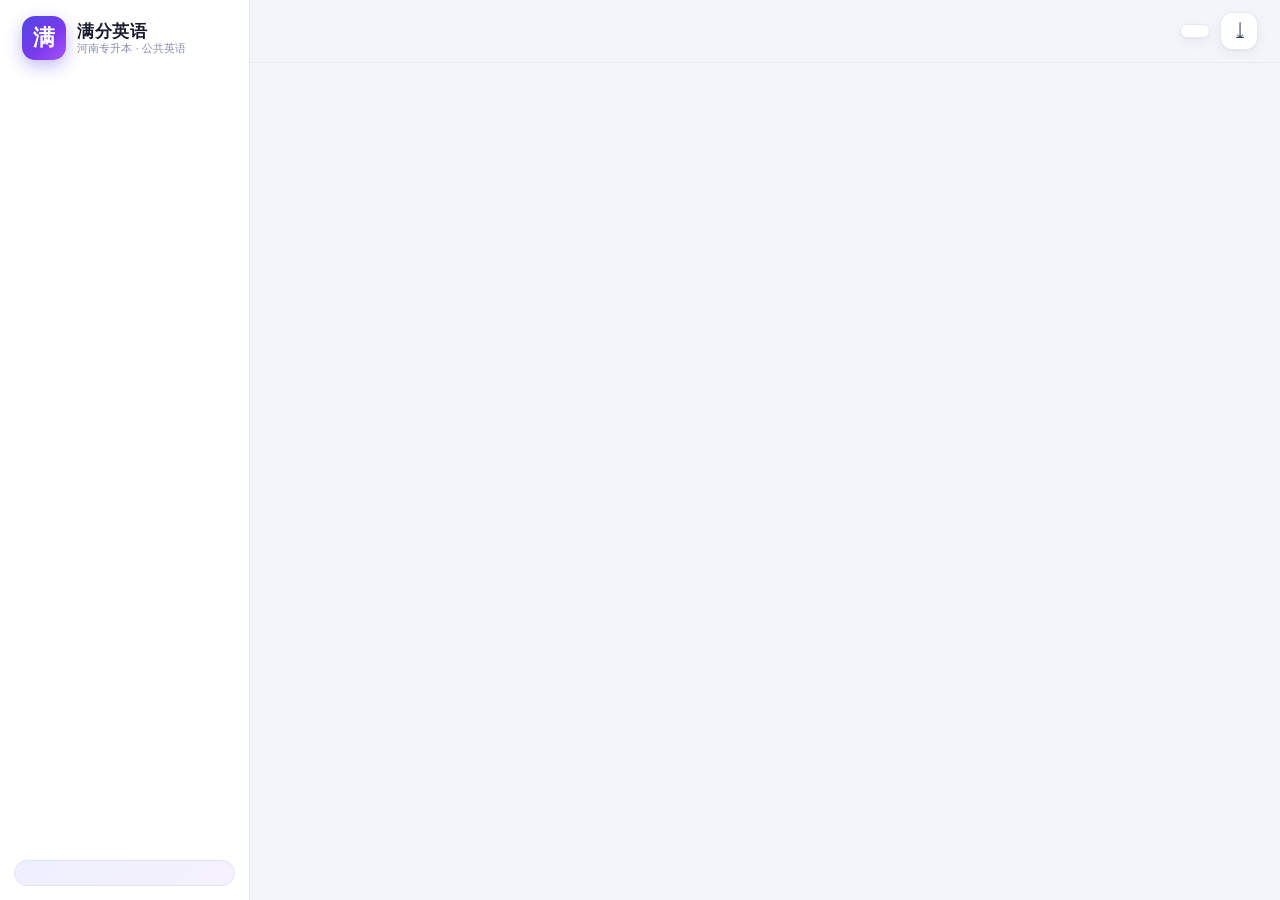
==== index.html @ 89ca2b86 "add index.html" ====
<!DOCTYPE html>
<html lang="zh-CN">
<head>
<meta charset="UTF-8">
<meta name="viewport" content="width=device-width, initial-scale=1, viewport-fit=cover, user-scalable=no">
<title>满分英语 · 河南专升本</title>
<meta name="description" content="从高考 50 分到河南专升本英语满分的系统学习计划：分级词汇、语法精讲、真题结构专项、全真模考与打卡统计。">
<meta name="theme-color" content="#4f46e5">
<meta name="apple-mobile-web-app-capable" content="yes">
<meta name="mobile-web-app-capable" content="yes">
<meta name="apple-mobile-web-app-status-bar-style" content="black-translucent">
<meta name="apple-mobile-web-app-title" content="满分英语">
<link rel="manifest" href="manifest.webmanifest">
<link rel="icon" type="image/png" href="icons/icon-192.png">
<link rel="apple-touch-icon" href="icons/apple-touch-icon.png">
<link rel="stylesheet" href="css/app.css">
</head>
<body>
<div id="app" class="app-root">
  <!-- 左侧导航（大屏）/ 顶栏 -->
  <aside class="sidebar" id="sidebar">
    <div class="brand" data-nav="home">
      <span class="brand-logo">满</span>
      <span class="brand-text"><b>满分英语</b><small>河南专升本 · 公共英语</small></span>
    </div>
    <nav class="side-nav" id="sideNav"></nav>
    <div class="side-foot">
      <div class="mini-card" id="sideStreak"></div>
    </div>
  </aside>

  <div class="main">
    <header class="topbar">
      <button class="icon-btn menu-btn" id="menuBtn" aria-label="菜单">☰</button>
      <div class="crumb" id="crumb"></div>
      <div class="top-right">
        <div class="score-pill" id="topScore" title="当前预估分 / 目标 150"></div>
        <button class="icon-btn" id="syncBtn" title="备份 / 恢复数据">⤓</button>
      </div>
    </header>
    <main class="content" id="screen" tabindex="-1"></main>
  </div>

  <!-- 移动端底部导航 -->
  <nav class="bottom-nav" id="bottomNav"></nav>
</div>

<!-- 通用弹层 -->
<div class="modal-mask" id="modalMask" hidden>
  <div class="modal" id="modalBox" role="dialog"></div>
</div>

<div class="toast-wrap" id="toastWrap"></div>

<script src="js/data-vocab.js"></script>
<script src="js/data-course.js"></script>
<script src="js/data-bank.js"></script>
<script src="js/engine.js"></script>
<script src="js/core.js"></script>
<script src="js/ui-home.js"></script>
<script src="js/ui-vocab.js"></script>
<script src="js/ui-grammar.js"></script>
<script src="js/ui-practice.js"></script>
<script src="js/ui-mock.js"></script>
<script src="js/ui-plan.js"></script>
<script src="js/ui-me.js"></script>
<script>
  document.addEventListener('DOMContentLoaded', function () { window.Eng.start(); });
  if ('serviceWorker' in navigator && location.protocol.indexOf('http') === 0) {
    navigator.serviceWorker.register('sw.js').catch(function(){});
  }
</script>
</body>
</html>
---- css/app.css ----
/* ============================================================
   满分英语 · 设计系统 (大厂风格 / iPad 自适应 / 支持 PWA)
   ============================================================ */
:root{
  --brand:#4f46e5; --brand2:#7c3aed; --brand-soft:#eef0fe;
  --ink:#171a2e; --ink2:#454a63; --ink3:#8a8fa8;
  --line:#e6e8f2; --bg:#f4f5fb; --card:#ffffff;
  --ok:#0ea56a; --ok-soft:#e2f7ee;
  --warn:#f59e0b; --warn-soft:#fef4e0;
  --bad:#e5484d; --bad-soft:#fdecec;
  --info:#0ea5e9; --info-soft:#e3f4fd;
  --r-sm:10px; --r-md:16px; --r-lg:22px; --r-xl:28px;
  --sh-sm:0 1px 2px rgba(23,26,46,.05),0 4px 14px rgba(23,26,46,.05);
  --sh-md:0 6px 24px rgba(23,26,46,.08),0 2px 6px rgba(23,26,46,.05);
  --sh-lg:0 18px 50px rgba(23,26,46,.16);
  --grad:linear-gradient(135deg,#4f46e5 0%,#7c3aed 60%,#a855f7 100%);
  --grad-soft:linear-gradient(135deg,#eef0fe,#f6f1fe);
  --font:-apple-system,BlinkMacSystemFont,"SF Pro Text","PingFang SC","Hiragino Sans GB","Microsoft YaHei",system-ui,sans-serif;
  --mono:"SF Mono",ui-monospace,Menlo,Consolas,monospace;
  --safe-b:env(safe-area-inset-bottom,0px); --safe-t:env(safe-area-inset-top,0px);
}
*{box-sizing:border-box; -webkit-tap-highlight-color:transparent}
[hidden]{display:none !important}
html,body{height:100%}
body{
  margin:0; font-family:var(--font); color:var(--ink); background:var(--bg);
  font-size:15px; line-height:1.6; -webkit-font-smoothing:antialiased;
  overscroll-behavior-y:none;
}
button{font-family:inherit; cursor:pointer; border:none; background:none; color:inherit}
input,select,textarea{font-family:inherit; font-size:15px; color:var(--ink)}
a{color:var(--brand); text-decoration:none}
b,strong{font-weight:700}
h1,h2,h3,h4{margin:0; line-height:1.35}
::-webkit-scrollbar{width:8px;height:8px}
::-webkit-scrollbar-thumb{background:#c9cde0; border-radius:8px}

/* ---------- 布局骨架 ---------- */
.app-root{display:flex; min-height:100vh}
.sidebar{
  width:250px; flex:0 0 250px; background:var(--card); border-right:1px solid var(--line);
  display:flex; flex-direction:column; position:sticky; top:0; height:100vh;
  padding:calc(10px + var(--safe-t)) 14px 14px; z-index:40;
}
.main{flex:1; min-width:0; display:flex; flex-direction:column}
.topbar{
  position:sticky; top:0; z-index:30; display:flex; align-items:center; gap:12px;
  padding:calc(12px + var(--safe-t)) 22px 12px; background:rgba(244,245,251,.86);
  backdrop-filter:saturate(1.4) blur(14px); -webkit-backdrop-filter:saturate(1.4) blur(14px);
  border-bottom:1px solid rgba(230,232,242,.7);
}
.crumb{font-size:20px; font-weight:800; letter-spacing:.2px}
.top-right{margin-left:auto; display:flex; align-items:center; gap:10px}
.content{flex:1; padding:22px; max-width:1080px; width:100%; margin:0 auto}
.content:focus{outline:none}

.bottom-nav{display:none}

/* 品牌 */
.brand{display:flex; align-items:center; gap:11px; padding:6px 8px 18px; cursor:pointer}
.brand-logo{
  width:44px; height:44px; border-radius:13px; background:var(--grad); color:#fff;
  display:flex; align-items:center; justify-content:center; font-weight:800; font-size:22px;
  box-shadow:0 6px 16px rgba(79,70,229,.35); flex:0 0 44px;
}
.brand-text{display:flex; flex-direction:column; line-height:1.25}
.brand-text b{font-size:17px; letter-spacing:.5px}
.brand-text small{color:var(--ink3); font-size:11px}

/* 侧栏导航 */
.side-nav{display:flex; flex-direction:column; gap:4px}
.nav-item{
  display:flex; align-items:center; gap:12px; padding:11px 14px; border-radius:13px;
  color:var(--ink2); font-weight:600; font-size:14.5px; transition:all .18s ease; text-align:left;
}
.nav-item .n-ico{font-size:19px; width:24px; text-align:center}
.nav-item:hover{background:#f0f1fa; color:var(--ink)}
.nav-item.active{background:var(--grad); color:#fff; box-shadow:0 8px 20px rgba(79,70,229,.3)}
.nav-item .n-badge{
  margin-left:auto; background:var(--bad); color:#fff; font-size:10.5px; font-weight:700;
  border-radius:99px; padding:1px 8px; min-width:18px; text-align:center;
}
.nav-item.active .n-badge{background:rgba(255,255,255,.92); color:var(--brand)}
.side-foot{margin-top:auto; padding-top:12px}
.mini-card{background:var(--grad-soft); border:1px solid #e4e1fb; border-radius:16px; padding:12px 14px; font-size:13px; color:var(--ink2)}

.icon-btn{
  width:38px; height:38px; border-radius:12px; display:flex; align-items:center; justify-content:center;
  font-size:18px; background:var(--card); border:1px solid var(--line); color:var(--ink2);
  box-shadow:var(--sh-sm); transition:all .15s ease;
}
.icon-btn:hover{color:var(--brand); border-color:#cfd0f5; transform:translateY(-1px)}
.menu-btn{display:none}
.score-pill{
  display:flex; align-items:center; gap:6px; background:var(--card); border:1px solid var(--line);
  border-radius:99px; padding:6px 14px; font-weight:800; font-size:14px; box-shadow:var(--sh-sm); color:var(--brand);
}
.score-pill small{color:var(--ink3); font-weight:600}

/* ---------- 通用元素 ---------- */
.card{background:var(--card); border:1px solid var(--line); border-radius:var(--r-lg); box-shadow:var(--sh-sm)}
.pad{padding:20px}
.row{display:flex; align-items:center; gap:10px}
.wrap{flex-wrap:wrap}
.grow{flex:1; min-width:0}
.muted{color:var(--ink3)}
.small{font-size:12.5px}
.tiny{font-size:11.5px}
.mt8{margin-top:8px}.mt12{margin-top:12px}.mt16{margin-top:16px}.mt20{margin-top:20px}
.mb8{margin-bottom:8px}.mb12{margin-bottom:12px}.mb16{margin-bottom:16px}.mb20{margin-bottom:20px}
.center{text-align:center}
.hr{border:none; border-top:1px solid var(--line); margin:16px 0}

/* 按钮 */
.btn{
  display:inline-flex; align-items:center; justify-content:center; gap:8px;
  background:var(--grad); color:#fff; font-weight:700; border-radius:14px; padding:12px 22px;
  font-size:15px; box-shadow:0 8px 20px rgba(79,70,229,.28); transition:all .16s ease; border:none;
  min-height:46px;
}
.btn:hover{transform:translateY(-1px); box-shadow:0 12px 26px rgba(79,70,229,.36)}
.btn:active{transform:scale(.98)}
.btn:disabled{opacity:.5; cursor:not-allowed; transform:none}
.btn.block{width:100%}
.btn.ghost{background:var(--card); color:var(--brand); border:1.5px solid #d5d6f4; box-shadow:none}
.btn.ghost:hover{border-color:var(--brand)}
.btn.soft{background:var(--brand-soft); color:var(--brand); box-shadow:none}
.btn.ok{background:linear-gradient(135deg,#0ea56a,#12b981); box-shadow:0 8px 20px rgba(14,165,106,.25)}
.btn.bad{background:linear-gradient(135deg,#e5484d,#f2555a); box-shadow:0 8px 20px rgba(229,72,77,.22)}
.btn.warn{background:linear-gradient(135deg,#f59e0b,#fbbf24); color:#5b3a00; box-shadow:0 8px 20px rgba(245,158,11,.25)}
.btn.sm{padding:8px 14px; min-height:36px; border-radius:11px; font-size:13.5px}
.btn.xs{padding:5px 11px; min-height:30px; border-radius:9px; font-size:12.5px; box-shadow:none}
.btn.plain{background:none; color:var(--ink2); box-shadow:none; font-weight:600}
.btn.plain:hover{color:var(--brand); background:#f0f1fa}

/* 徽章/标签 */
.chip{
  display:inline-flex; align-items:center; gap:6px; padding:4px 11px; border-radius:99px;
  background:#f1f2f9; color:var(--ink2); font-size:12px; font-weight:600;
}
.chip.brand{background:var(--brand-soft); color:var(--brand)}
.chip.ok{background:var(--ok-soft); color:var(--ok)}
.chip.warn{background:var(--warn-soft); color:#b07a07}
.chip.bad{background:var(--bad-soft); color:var(--bad)}
.chip.info{background:var(--info-soft); color:var(--info)}
.tag{display:inline-block; padding:2px 9px; border-radius:8px; font-size:11.5px; font-weight:700}

/* 网格 */
.grid{display:grid; gap:14px}
.g2{grid-template-columns:repeat(2,1fr)}
.g3{grid-template-columns:repeat(3,1fr)}
.g4{grid-template-columns:repeat(4,1fr)}
.g-auto{grid-template-columns:repeat(auto-fill,minmax(210px,1fr))}
.g-auto2{grid-template-columns:repeat(auto-fill,minmax(150px,1fr))}

/* 进度条 */
.pbar{height:8px; background:#eceef7; border-radius:99px; overflow:hidden}
.pbar>i{display:block; height:100%; border-radius:99px; background:var(--grad); transition:width .5s cubic-bezier(.2,.8,.2,1)}
.pbar.thin{height:5px}
.pbar.ok>i{background:linear-gradient(90deg,#0ea56a,#12b981)}

/* 统计卡 */
.stat-card{padding:16px 18px; position:relative; overflow:hidden}
.stat-card .k{font-size:12.5px; color:var(--ink3); font-weight:600; display:flex; align-items:center; gap:6px}
.stat-card .v{font-size:26px; font-weight:800; margin-top:6px; letter-spacing:-.5px}
.stat-card .v small{font-size:13px; color:var(--ink3); font-weight:600}
.stat-card .e{font-size:12px; color:var(--ok); font-weight:700}

/* 环形图 */
.ring{--p:0; position:relative; width:150px; height:150px; border-radius:50%;
  background:conic-gradient(var(--brand) calc(var(--p)*1%), #eceef7 0);
  display:flex; align-items:center; justify-content:center}
.ring::before{content:""; position:absolute; inset:12px; background:var(--card); border-radius:50%; box-shadow:inset 0 0 0 1px var(--line)}
.ring .ring-txt{position:relative; text-align:center; z-index:1}
.ring .ring-txt b{font-size:26px; letter-spacing:-.5px}
.ring.sm{width:112px; height:112px}
.ring.sm::before{inset:9px}

/* 首页问候 & 打卡 */
.hero{
  background:var(--grad); color:#fff; border-radius:var(--r-xl); padding:22px 24px;
  position:relative; overflow:hidden; box-shadow:0 16px 40px rgba(79,70,229,.32);
}
.hero::after{content:""; position:absolute; right:-60px; top:-80px; width:220px; height:220px; border-radius:50%;
  background:rgba(255,255,255,.14)}
.hero::before{content:""; position:absolute; right:60px; bottom:-110px; width:190px; height:190px; border-radius:50%;
  background:rgba(255,255,255,.08)}
.hero h1{font-size:21px}
.hero p{margin:6px 0 0; opacity:.92; font-size:13.5px}
.checkin-hero{display:flex; align-items:center; gap:14px}
.checkin-btn{
  width:64px; height:64px; border-radius:20px; flex:0 0 64px; background:rgba(255,255,255,.16);
  border:1.6px dashed rgba(255,255,255,.65); font-size:28px; transition:all .18s;
  backdrop-filter:blur(4px);
}
.checkin-btn.done{background:#fff; border-style:solid; color:var(--brand)}
.checkin-btn:hover{transform:scale(1.06)}
.flame{font-size:34px; filter:drop-shadow(0 4px 8px rgba(0,0,0,.2))}

/* 动作卡 */
.act-card{
  background:var(--card); border:1px solid var(--line); border-radius:var(--r-lg); padding:18px;
  display:flex; gap:14px; align-items:flex-start; cursor:pointer; transition:all .18s ease; box-shadow:var(--sh-sm); text-align:left; width:100%;
}
.act-card:hover{transform:translateY(-2px); box-shadow:var(--sh-md); border-color:#d9dbf7}
.act-card .ico{
  width:46px; height:46px; border-radius:14px; flex:0 0 46px; display:flex; align-items:center;
  justify-content:center; font-size:22px; background:var(--brand-soft);
}
.act-card .ico.g1{background:var(--grad); color:#fff; box-shadow:0 6px 14px rgba(79,70,229,.3)}
.act-card .ico.g2{background:linear-gradient(135deg,#0ea5e9,#22d3ee); color:#fff; box-shadow:0 6px 14px rgba(14,165,233,.28)}
.act-card .ico.g3{background:linear-gradient(135deg,#f59e0b,#fb923c); color:#fff; box-shadow:0 6px 14px rgba(245,158,11,.28)}
.act-card .ico.g4{background:linear-gradient(135deg,#0ea56a,#34d399); color:#fff; box-shadow:0 6px 14px rgba(14,165,106,.26)}
.act-card b{font-size:15.5px; display:block}
.act-card p{margin:3px 0 0; font-size:12.5px; color:var(--ink3)}
.act-card .arrow{margin-left:auto; color:#c6c9dd; font-size:18px; align-self:center}

/* 学习路径 */
.phase{display:flex; gap:0; position:relative}
.phase .p-node{flex:1; min-width:0; text-align:center; position:relative}
.phase .p-line{position:absolute; left:0; right:0; top:17px; height:4px; background:#e8eaf5; border-radius:4px}
.phase .p-dot{width:34px; height:34px; border-radius:50%; background:#fff; border:4px solid #dcdef0;
  display:inline-flex; align-items:center; justify-content:center; font-weight:800; font-size:13px; color:var(--ink3); position:relative; z-index:1}
.phase .p-dot.on{background:var(--grad); border-color:#dcd3ff; color:#fff; box-shadow:0 4px 12px rgba(79,70,229,.4)}
.phase .p-dot.pass{border-color:#bfe7d4; background:var(--ok-soft); color:var(--ok)}
.phase .p-name{font-size:12px; font-weight:700; margin-top:8px}
.phase .p-goal{font-size:11px; color:var(--ink3)}

/* 热力图 */
.heat{display:flex; gap:3px; overflow-x:auto; padding-bottom:4px}
.heat .col{display:flex; flex-direction:column; gap:3px}
.heat .cell{width:13px; height:13px; border-radius:3.5px; background:#eceef7}
.heat .cell.l1{background:#d9defc}.heat .cell.l2{background:#a5b0f6}
.heat .cell.l3{background:#6d78e8}.heat .cell.l4{background:#4338ca}
.heat .cell.today{outline:1.6px solid var(--bad); outline-offset:1px}
.heat-legend{display:flex; gap:4px; align-items:center; font-size:11px; color:var(--ink3)}

/* 单词卡片 */
.word-card{
  background:var(--card); border-radius:var(--r-xl); box-shadow:var(--sh-md);
  padding:34px 26px; text-align:center; min-height:320px; display:flex; flex-direction:column; align-items:center; justify-content:center; gap:8px; border:1px solid var(--line);
}
.word-card .w-en{font-size:42px; font-weight:800; letter-spacing:.3px; word-break:break-word}
.word-card .w-meta{color:var(--brand); font-weight:700; font-size:14px}
.word-card .w-def{font-size:19px; font-weight:600; color:var(--ink); max-width:560px}
.word-card .w-eg{color:var(--ink3); font-size:13.5px; font-style:italic; margin-top:6px}
.flash-actions{display:flex; gap:10px; justify-content:center; flex-wrap:wrap}
.flash-actions .btn{min-width:110px}

/* 测验/练习 */
.qz-stem{font-size:16.5px; font-weight:700; line-height:1.7}
.qz-option{
  display:flex; gap:12px; align-items:center; width:100%; text-align:left; background:var(--card);
  border:1.6px solid var(--line); border-radius:15px; padding:13px 16px; font-size:15px; transition:all .15s;
}
.qz-option:hover{border-color:#b9bcef; background:#fafaff}
.qz-option .letter{width:26px; height:26px; border-radius:9px; background:#f1f2f9; color:var(--ink2);
  font-weight:800; font-size:13px; display:flex; align-items:center; justify-content:center; flex:0 0 26px}
.qz-option .let-A{background:var(--info-soft); color:var(--info)}
.qz-option .let-B{background:var(--ok-soft); color:var(--ok)}
.qz-option .let-C{background:var(--warn-soft); color:#b07a07}
.qz-option .let-D{background:var(--bad-soft); color:var(--bad)}
.qz-option.sel{border-color:var(--brand); background:var(--brand-soft)}
.qz-option.sel .letter{background:var(--brand); color:#fff}
.qz-option.right{border-color:var(--ok); background:var(--ok-soft)}
.qz-option.right .letter{background:var(--ok); color:#fff}
.qz-option.wrong{border-color:var(--bad); background:var(--bad-soft)}
.qz-option.wrong .letter{background:var(--bad); color:#fff}
.qz-option:disabled{cursor:default}
.qz-exp{background:#fafbff; border-left:3.5px solid var(--brand); padding:12px 14px; border-radius:0 12px 12px 0; font-size:13.5px}
.progress-line{display:flex; align-items:center; gap:12px}
.qlabel{font-size:12px; color:var(--ink3); font-weight:700; white-space:nowrap}

/* 阅读/文章样式 */
.article{font-size:15.5px; line-height:1.95; color:#23263c}
.article p{margin:0 0 12px}
.reading-pane{background:#fbfcff; border:1px solid var(--line); border-radius:16px; padding:18px; max-height:46vh; overflow:auto}
.blanks-sent{font-size:15px; line-height:2.1}
.blank{display:inline-flex; align-items:center; min-width:74px; border-bottom:2px dashed var(--brand);
  margin:0 3px; padding:0 6px; font-weight:700; color:var(--brand); background:var(--brand-soft); border-radius:6px 6px 0 0; min-height:28px}
.blank.sel-box{border-color:var(--warn); background:var(--warn-soft); color:#b07a07}
.blank.filled{background:var(--ok-soft); border-color:var(--ok); color:var(--ok)}
.word-sel{background:#fff; border:1.5px solid var(--line); border-radius:99px; padding:6px 14px; font-size:14px; font-weight:600; transition:all .12s}
.word-sel:hover{border-color:var(--brand); color:var(--brand)}
.word-sel.used{opacity:.32; text-decoration:line-through; cursor:not-allowed}

/* 语法课 */
.lesson-block .sec-t{font-size:15px; font-weight:800; color:var(--brand); margin:18px 0 8px; display:flex; gap:8px; align-items:center}
.gram-box{background:#fbfcff; border:1px solid var(--line); border-left:4px solid var(--brand); border-radius:12px; padding:14px 16px}
.eg{color:#2c3050; background:#fff; border:1px dashed #d8daf0; border-radius:10px; padding:10px 13px; margin:8px 0; font-size:14.5px}
.eg .zh{color:var(--ink3); font-size:12.5px; display:block}
.hl{color:var(--bad); font-weight:700}

/* 结果页 */
.result-hero{padding:30px; text-align:center; background:var(--grad); color:#fff; border-radius:var(--r-xl)}
.big-num{font-size:54px; font-weight:800; letter-spacing:-1px}
.section-score{display:grid; grid-template-columns:repeat(auto-fill,minmax(150px,1fr)); gap:10px}

/* 表格 */
.tbl{width:100%; border-collapse:collapse; font-size:13.5px}
.tbl th{color:var(--ink3); font-weight:700; text-align:left; padding:8px 10px; border-bottom:1px solid var(--line)}
.tbl td{padding:9px 10px; border-bottom:1px solid #f0f1f8}

/* 空状态 */
.empty{text-align:center; padding:44px 20px; color:var(--ink3)}
.empty .big{font-size:44px; margin-bottom:8px}

/* 弹层 & Toast */
.modal-mask{
  position:fixed; inset:0; background:rgba(23,26,46,.45); backdrop-filter:blur(4px);
  display:flex; align-items:center; justify-content:center; z-index:100; padding:20px;
  animation:fade .16s ease;
}
.modal{background:#fff; border-radius:24px; max-width:520px; width:100%; max-height:86vh; overflow:auto;
  box-shadow:var(--sh-lg); animation:pop .2s cubic-bezier(.2,.9,.3,1.2); padding:24px}
.toast-wrap{position:fixed; left:0; right:0; bottom:calc(26px + var(--safe-b)); display:flex; flex-direction:column;
  align-items:center; gap:8px; z-index:200; pointer-events:none}
.toast{
  background:#1c1f33; color:#fff; border-radius:99px; padding:10px 20px; font-size:14px; font-weight:600;
  box-shadow:var(--sh-lg); animation:pop .22s ease; max-width:86vw; text-align:center;
}
@keyframes fade{from{opacity:0}to{opacity:1}}
@keyframes pop{from{opacity:0; transform:translateY(10px) scale(.97)}to{opacity:1; transform:none}}
@keyframes slideUp{from{opacity:0; transform:translateY(16px)}to{opacity:1; transform:none}}
.screen-anim{animation:slideUp .26s cubic-bezier(.2,.8,.2,1)}

/* 小组件 */
.li-item{display:flex; align-items:center; gap:12px; padding:12px 4px; border-bottom:1px solid #f2f3fa}
.li-item:last-child{border-bottom:none}
.li-ico{width:38px;height:38px;border-radius:12px;display:flex;align-items:center;justify-content:center;
  background:var(--brand-soft); font-size:18px; flex:0 0 38px}
.li-txt{font-size:13.5px;font-weight:600}
.li-sub{font-size:12px;color:var(--ink3)}
.dot{width:8px;height:8px;border-radius:50%;display:inline-block}
.divider{width:1px;height:14px;background:var(--line)}
.clock{font-family:var(--mono); font-weight:800; font-variant-numeric:tabular-nums}

/* Mock 布局 */
.mock-quiz{max-width:820px; margin:0 auto}
.sec-tag{font-size:12px; font-weight:800; color:var(--brand); background:var(--brand-soft);
  padding:4px 12px; border-radius:99px; display:inline-flex; align-items:center; gap:6px}
.answer-sheet{position:sticky; bottom:calc(8px + var(--safe-b)); background:#fff; border:1px solid var(--line);
  border-radius:16px; box-shadow:var(--sh-md); padding:10px 14px; display:flex; gap:10px; align-items:center; z-index:20; margin-top:14px}
.sheet-dots{display:flex; gap:6px; flex-wrap:wrap; overflow-x:auto; max-height:74px}
.sdot{width:26px;height:26px;border-radius:8px;font-size:11px;font-weight:800;display:flex;align-items:center;
  justify-content:center;background:#f1f2f9;color:var(--ink2);flex:0 0 26px}
.sdot.on{border:2px solid var(--brand); color:var(--brand)}
.sdot.ans{background:var(--ok-soft); color:var(--ok)}
.sdot.cur{outline:2px solid var(--warn)}

/* 输入 */
.inp,textarea.inp{
  width:100%; border:1.6px solid var(--line); border-radius:13px; padding:12px 14px; background:#fff;
  outline:none; transition:border .15s; resize:vertical;
}
.inp:focus{border-color:var(--brand); box-shadow:0 0 0 3px rgba(79,70,229,.12)}
.inp.err{border-color:var(--bad)}

/* 成就 */
.badge-item{display:flex; flex-direction:column; align-items:center; gap:4px; padding:14px 6px; text-align:center}
.badge-item .b-ico{width:54px; height:54px; border-radius:50%; display:flex; align-items:center; justify-content:center;
  font-size:25px; background:var(--grad-soft); border:1px solid #e4e1fb}
.badge-item.locked{opacity:.4; filter:grayscale(.7)}
.badge-item b{font-size:12px}
.badge-item small{font-size:10.5px; color:var(--ink3); line-height:1.3}

/* 列表分节标题 */
.sect{display:flex; align-items:center; gap:10px; margin:26px 0 12px}
.sect h3{font-size:17px}
.sect::after{content:""; flex:1; height:1px; background:var(--line)}

/* ---------- 响应式 ---------- */
@media (max-width:1023px){
  .sidebar{display:none}
  .menu-btn{display:flex}
  .content{padding:16px; max-width:none}
  .crumb{font-size:17px}
}
@media (min-width:1024px){
  .bottom-nav{display:none !important}
}
@media (max-width:1023px){
  .bottom-nav{
    display:flex; position:fixed; left:0; right:0; bottom:0; z-index:50;
    background:rgba(255,255,255,.92); backdrop-filter:blur(16px); -webkit-backdrop-filter:blur(16px);
    border-top:1px solid var(--line); padding:6px 6px calc(6px + var(--safe-b));
    justify-content:space-around;
  }
  .b-item{display:flex; flex-direction:column; align-items:center; gap:2px; font-size:10px; color:var(--ink3);
    font-weight:600; padding:4px 10px; border-radius:12px; flex:1; max-width:76px}
  .b-item .bi{font-size:21px; line-height:1.2}
  .b-item.active{color:var(--brand)}
  .b-item.active .bi{transform:translateY(-1px)}
  body{padding-bottom:calc(58px + var(--safe-b))}
}
@media (max-width:640px){
  .g3,.g4{grid-template-columns:repeat(2,1fr)}
  .g2{grid-template-columns:1fr}
  .content{padding:12px}
  .word-card{padding:26px 16px; min-height:280px}
  .word-card .w-en{font-size:32px}
  .hero{padding:18px}
  .flash-actions .btn{min-width:94px; padding:10px 12px}
  .topbar{padding-left:14px; padding-right:14px}
}
@media (min-width:1200px){ .content{max-width:1180px} }

/* 打印友好（作文范文等） */
@media print{
  .sidebar,.topbar,.bottom-nav,.toast-wrap{display:none !important}
  body{background:#fff}
}
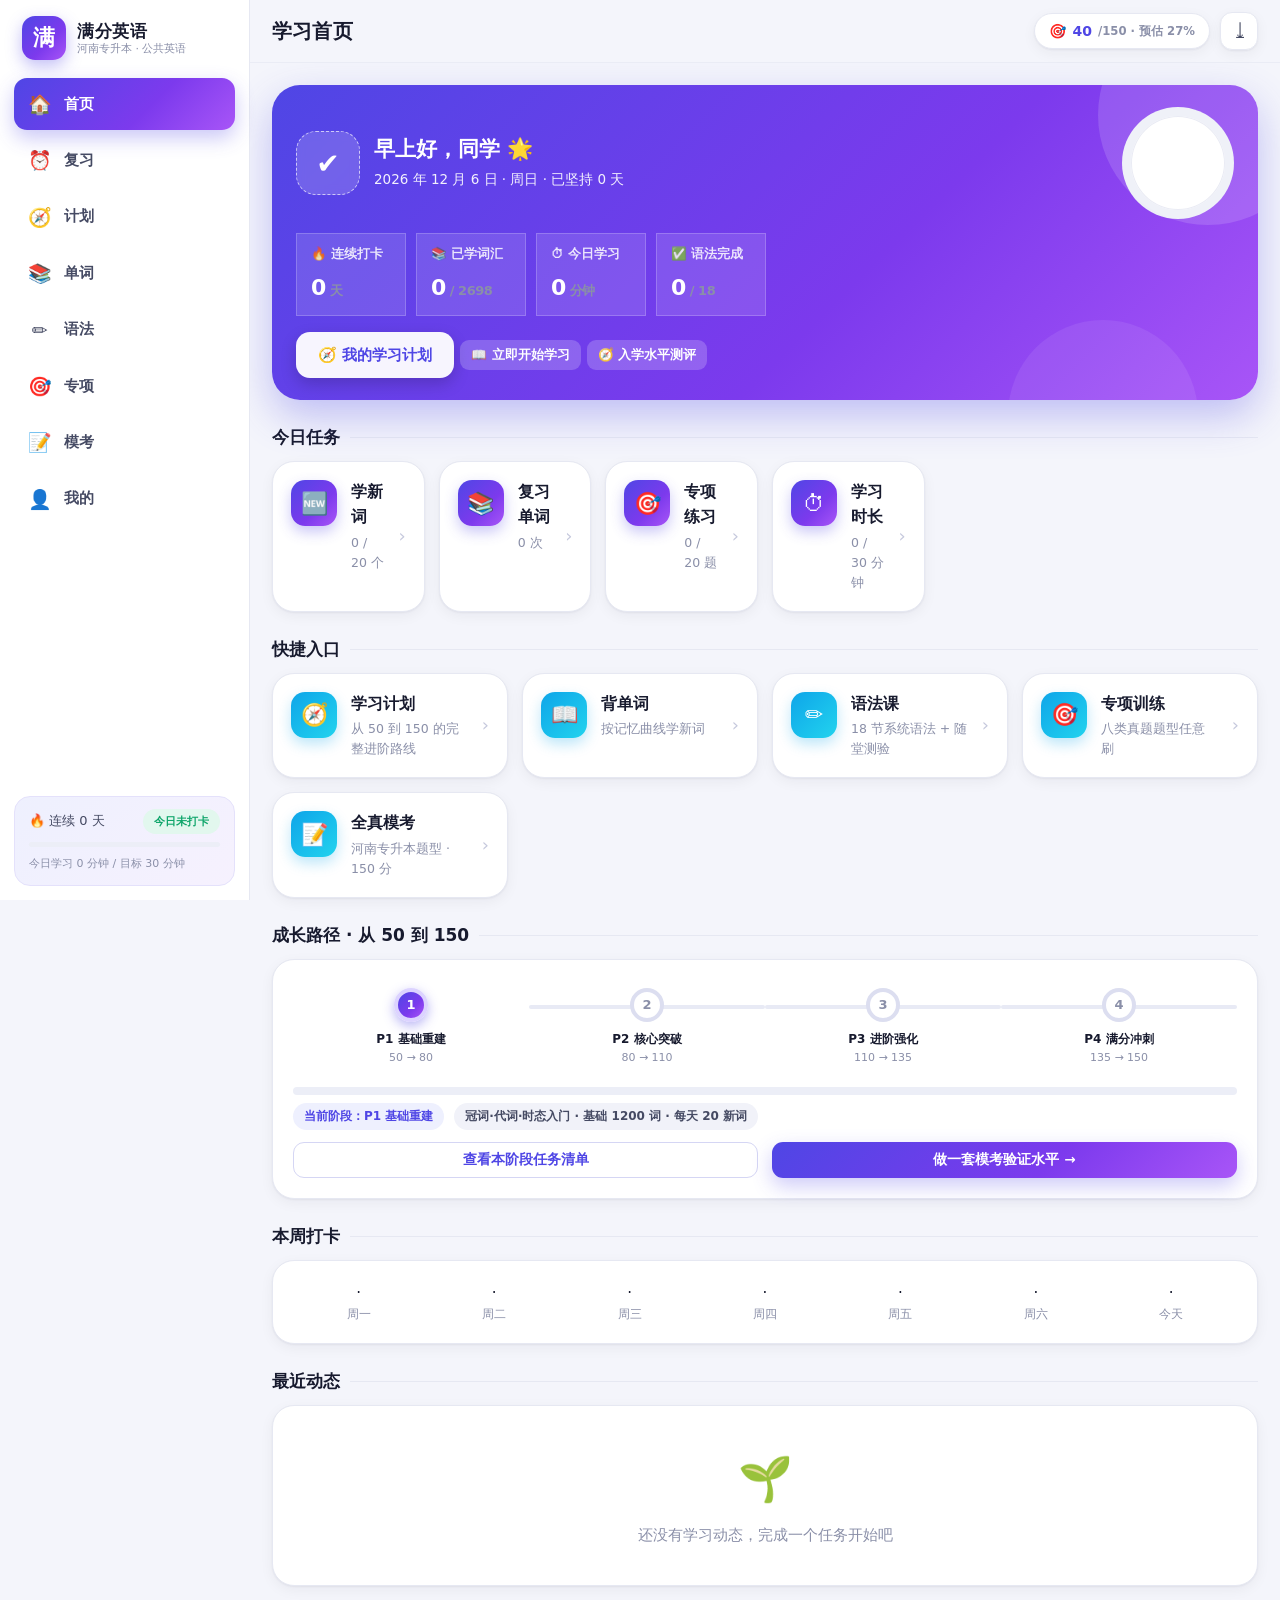
==== commit 66185046: "add Ebbinghaus review + check-in center" ====
--- a/index.html
+++ b/index.html
@@ -64,6 +64,7 @@
 <script src="js/ui-mock.js"></script>
 <script src="js/ui-plan.js"></script>
 <script src="js/ui-me.js"></script>
+<script src="js/ui-review.js"></script>
 <script>
   document.addEventListener('DOMContentLoaded', function () { window.Eng.start(); });
   if ('serviceWorker' in navigator && location.protocol.indexOf('http') === 0) {
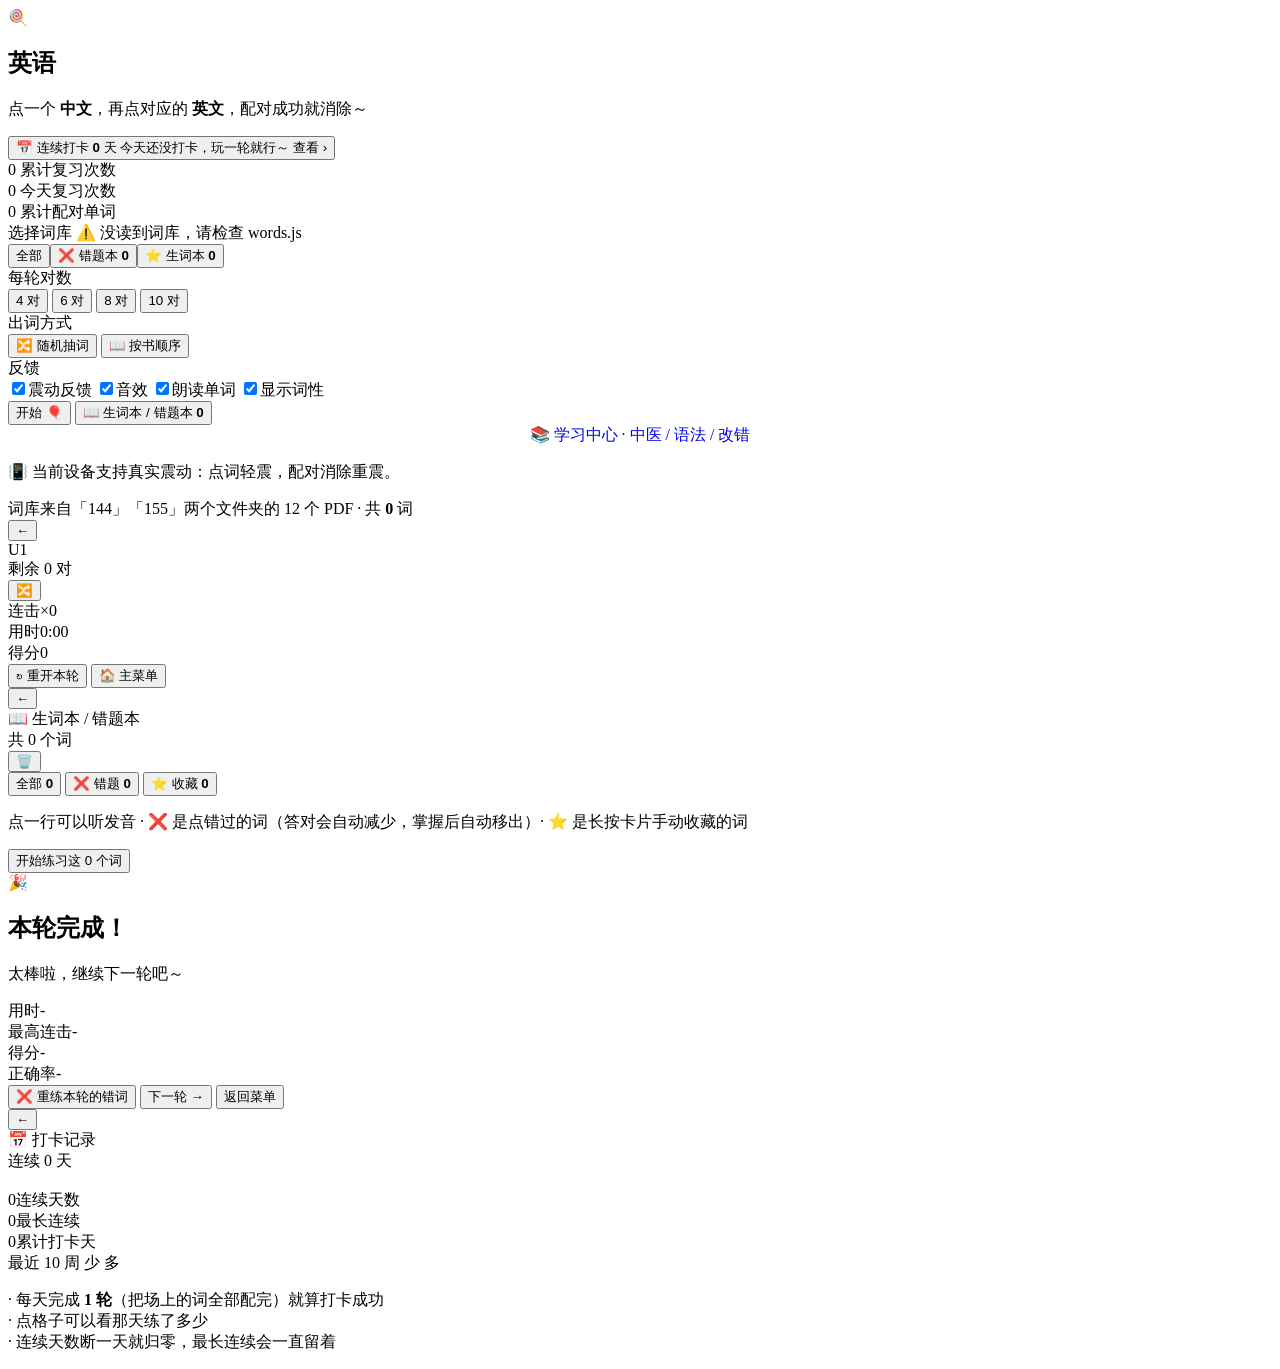
==== commit 2f34b90d: "deploy: index.html" ====
--- a/index.html
+++ b/index.html
@@ -1,75 +1,229 @@
 <!DOCTYPE html>
 <html lang="zh-CN">
 <head>
-<meta charset="UTF-8">
-<meta name="viewport" content="width=device-width, initial-scale=1, viewport-fit=cover, user-scalable=no">
-<title>满分英语 · 河南专升本</title>
-<meta name="description" content="从高考 50 分到河南专升本英语满分的系统学习计划：分级词汇、语法精讲、真题结构专项、全真模考与打卡统计。">
-<meta name="theme-color" content="#4f46e5">
+<meta charset="utf-8">
+<meta name="viewport" content="width=device-width, initial-scale=1.0, maximum-scale=1.0, user-scalable=no, viewport-fit=cover">
+<meta name="theme-color" content="#ffe3f1">
 <meta name="apple-mobile-web-app-capable" content="yes">
 <meta name="mobile-web-app-capable" content="yes">
-<meta name="apple-mobile-web-app-status-bar-style" content="black-translucent">
-<meta name="apple-mobile-web-app-title" content="满分英语">
-<link rel="manifest" href="manifest.webmanifest">
-<link rel="icon" type="image/png" href="icons/icon-192.png">
-<link rel="apple-touch-icon" href="icons/apple-touch-icon.png">
-<link rel="stylesheet" href="css/app.css">
+<meta name="apple-mobile-web-app-title" content="英语">
+<meta name="apple-mobile-web-app-status-bar-style" content="default">
+<title>🍭 英语 · 单词配对</title>
+<link rel="manifest" href="manifest.json">
+<link rel="icon" type="image/png" href="icon-192.png">
+<link rel="apple-touch-icon" href="apple-touch-icon.png">
+<link rel="stylesheet" href="styles.css">
 </head>
 <body>
-<div id="app" class="app-root">
-  <!-- 左侧导航（大屏）/ 顶栏 -->
-  <aside class="sidebar" id="sidebar">
-    <div class="brand" data-nav="home">
-      <span class="brand-logo">满</span>
-      <span class="brand-text"><b>满分英语</b><small>河南专升本 · 公共英语</small></span>
-    </div>
-    <nav class="side-nav" id="sideNav"></nav>
-    <div class="side-foot">
-      <div class="mini-card" id="sideStreak"></div>
-    </div>
-  </aside>
-
-  <div class="main">
-    <header class="topbar">
-      <button class="icon-btn menu-btn" id="menuBtn" aria-label="菜单">☰</button>
-      <div class="crumb" id="crumb"></div>
-      <div class="top-right">
-        <div class="score-pill" id="topScore" title="当前预估分 / 目标 150"></div>
-        <button class="icon-btn" id="syncBtn" title="备份 / 恢复数据">⤓</button>
+
+<!-- 背景装饰 -->
+<div class="bg" aria-hidden="true">
+  <span class="blob b1"></span>
+  <span class="blob b2"></span>
+  <span class="blob b3"></span>
+  <span class="blob b4"></span>
+</div>
+
+<!-- ============ 首页 ============ -->
+<section id="screen-menu" class="screen screen-menu is-active">
+  <header class="hero">
+    <div class="hero-emoji">🍭</div>
+    <h1>英语</h1>
+    <p class="hero-sub">点一个 <b>中文</b>，再点对应的 <b>英文</b>，配对成功就消除～</p>
+  </header>
+
+  <button class="checkin-card" id="checkinCard">
+    <span class="cc-emoji" id="ccEmoji">📅</span>
+    <span class="cc-main">
+      <span class="cc-title">连续打卡 <b id="ccStreak">0</b> 天</span>
+      <span class="cc-sub" id="ccToday">今天还没打卡，玩一轮就行～</span>
+    </span>
+    <span class="cc-go">查看 ›</span>
+  </button>
+
+  <div class="counter-strip" id="counterStrip">
+    <div class="count-item">
+      <span class="count-num" id="cTotal">0</span>
+      <span class="count-lab">累计复习次数</span>
+    </div>
+    <div class="count-item">
+      <span class="count-num" id="cToday">0</span>
+      <span class="count-lab">今天复习次数</span>
+    </div>
+    <div class="count-item">
+      <span class="count-num" id="cWords">0</span>
+      <span class="count-lab">累计配对单词</span>
+    </div>
+  </div>
+
+  <div class="panel">
+    <div class="field">
+      <div class="label">选择词库 <span class="hint" id="bankHint"></span></div>
+      <div class="chips" id="unitChips"></div>
+    </div>
+
+    <div class="field">
+      <div class="label">每轮对数</div>
+      <div class="chips" id="sizeChips">
+        <button class="chip" data-size="4">4 对</button>
+        <button class="chip" data-size="6">6 对</button>
+        <button class="chip" data-size="8">8 对</button>
+        <button class="chip" data-size="10">10 对</button>
       </div>
-    </header>
-    <main class="content" id="screen" tabindex="-1"></main>
-  </div>
-
-  <!-- 移动端底部导航 -->
-  <nav class="bottom-nav" id="bottomNav"></nav>
+    </div>
+
+    <div class="field">
+      <div class="label">出词方式</div>
+      <div class="chips" id="modeChips">
+        <button class="chip" data-mode="random">🔀 随机抽词</button>
+        <button class="chip" data-mode="order">📖 按书顺序</button>
+      </div>
+      <p class="order-note" id="orderNote" hidden></p>
+    </div>
+
+    <div class="field">
+      <div class="label">反馈</div>
+      <div class="switches">
+        <label class="switch"><input type="checkbox" id="swHaptics"><span class="track"><span class="knob"></span></span><span class="switch-text">震动反馈</span></label>
+        <label class="switch"><input type="checkbox" id="swSound"><span class="track"><span class="knob"></span></span><span class="switch-text">音效</span></label>
+        <label class="switch"><input type="checkbox" id="swSpeak"><span class="track"><span class="knob"></span></span><span class="switch-text">朗读单词</span></label>
+        <label class="switch"><input type="checkbox" id="swPos"><span class="track"><span class="knob"></span></span><span class="switch-text">显示词性</span></label>
+      </div>
+    </div>
+
+    <button class="btn btn-primary btn-big" id="btnStart">开始 🎈</button>
+    <button class="btn btn-ghost btn-big btn-book" id="btnBook">📖 生词本 / 错题本 <b class="cnt" id="cntBook">0</b></button>
+    <a class="btn btn-ghost btn-big" id="btnStudy" href="study.html" style="display:flex;align-items:center;justify-content:center;text-decoration:none">📚 学习中心 · 中医 / 语法 / 改错</a>
+    <p class="tiny-note" id="hapticNote"></p>
+  </div>
+
+  <footer class="foot">词库来自「144」「155」两个文件夹的 12 个 PDF · 共 <b id="totalWords">0</b> 词</footer>
+</section>
+
+<!-- ============ 游戏页 ============ -->
+<section id="screen-game" class="screen screen-game">
+  <header class="topbar">
+    <button class="icon-btn" id="btnBack" aria-label="返回">←</button>
+    <div class="topbar-mid">
+      <div class="tb-title" id="tbTitle">U1</div>
+      <div class="tb-sub" id="tbSub">剩余 0 对</div>
+    </div>
+    <button class="icon-btn" id="btnShuffle" aria-label="打乱顺序">🔀</button>
+  </header>
+
+  <div class="statbar">
+    <div class="stat"><span class="stat-k">连击</span><span class="stat-v" id="statCombo">×0</span></div>
+    <div class="stat"><span class="stat-k">用时</span><span class="stat-v" id="statTime">0:00</span></div>
+    <div class="stat"><span class="stat-k">得分</span><span class="stat-v" id="statScore">0</span></div>
+  </div>
+
+  <div class="progress"><span id="progressBar"></span></div>
+
+  <div class="lastmatch" id="lastMatch"></div>
+
+  <main class="board" id="board"></main>
+
+  <div class="gamebar segbar" id="segBar" hidden>
+    <button class="btn btn-ghost" id="btnPrevSeg">⏮ 上一段</button>
+    <button class="btn btn-ghost" id="btnNextSeg">⏭ 下一段</button>
+  </div>
+
+  <div class="gamebar">
+    <button class="btn btn-ghost" id="btnRestart">↻ 重开本轮</button>
+    <button class="btn btn-ghost" id="btnHome">🏠 主菜单</button>
+  </div>
+</section>
+
+<!-- ============ 生词本 / 错题本 ============ -->
+<section id="screen-book" class="screen screen-book">
+  <header class="topbar">
+    <button class="icon-btn" id="btnBookBack" aria-label="返回">←</button>
+    <div class="topbar-mid">
+      <div class="tb-title">📖 生词本 / 错题本</div>
+      <div class="tb-sub" id="bookSub">共 0 个词</div>
+    </div>
+    <button class="icon-btn" id="btnBookClear" aria-label="清空当前分类">🗑️</button>
+  </header>
+
+  <div class="chips book-tabs" id="bookTabs">
+    <button class="chip" data-tab="all">全部 <b class="cnt" id="tabAllCnt">0</b></button>
+    <button class="chip" data-tab="wrong">❌ 错题 <b class="cnt" id="tabWrongCnt">0</b></button>
+    <button class="chip" data-tab="star">⭐ 收藏 <b class="cnt" id="tabStarCnt">0</b></button>
+  </div>
+
+  <p class="book-tip" id="bookTip">点一行可以听发音 · ❌ 是点错过的词（答对会自动减少，掌握后自动移出）· ⭐ 是长按卡片手动收藏的词</p>
+
+  <div class="book-list" id="bookList"></div>
+
+  <div class="gamebar">
+    <button class="btn btn-primary" id="btnPractice">开始练习这 0 个词</button>
+  </div>
+</section>
+
+<!-- ============ 结算浮层 ============ -->
+<div class="overlay" id="overlay">
+  <div class="sheet">
+    <div class="sheet-emoji" id="sheetEmoji">🎉</div>
+    <h2 id="sheetTitle">本轮完成！</h2>
+    <p class="sheet-sub" id="sheetSub">太棒啦，继续下一轮吧～</p>
+    <div class="result-grid">
+      <div class="res"><span class="res-k">用时</span><span class="res-v" id="resTime">-</span></div>
+      <div class="res"><span class="res-k">最高连击</span><span class="res-v" id="resCombo">-</span></div>
+      <div class="res"><span class="res-k">得分</span><span class="res-v" id="resScore">-</span></div>
+      <div class="res"><span class="res-k">正确率</span><span class="res-v" id="resAcc">-</span></div>
+    </div>
+    <div class="sheet-btns">
+      <div class="sheet-checkin" id="sheetCheckin"></div>
+      <button class="btn btn-retry" id="btnRetryWrong">❌ 重练本轮的错词</button>
+      <button class="btn btn-primary" id="btnNext">下一轮 →</button>
+      <button class="btn btn-ghost" id="btnMenu2">返回菜单</button>
+    </div>
+  </div>
 </div>
 
-<!-- 通用弹层 -->
-<div class="modal-mask" id="modalMask" hidden>
-  <div class="modal" id="modalBox" role="dialog"></div>
-</div>
-
-<div class="toast-wrap" id="toastWrap"></div>
-
-<script src="js/data-vocab.js"></script>
-<script src="js/data-course.js"></script>
-<script src="js/data-bank.js"></script>
-<script src="js/engine.js"></script>
-<script src="js/core.js"></script>
-<script src="js/ui-home.js"></script>
-<script src="js/ui-vocab.js"></script>
-<script src="js/ui-grammar.js"></script>
-<script src="js/ui-practice.js"></script>
-<script src="js/ui-mock.js"></script>
-<script src="js/ui-plan.js"></script>
-<script src="js/ui-me.js"></script>
-<script src="js/ui-review.js"></script>
+<!-- ============ 打卡记录 ============ -->
+<section id="screen-checkin" class="screen screen-checkin">
+  <header class="topbar">
+    <button class="icon-btn" id="btnCheckinBack" aria-label="返回">←</button>
+    <div class="topbar-mid">
+      <div class="tb-title">📅 打卡记录</div>
+      <div class="tb-sub" id="ckSub">连续 0 天</div>
+    </div>
+    <span class="icon-btn" aria-hidden="true" style="visibility:hidden">·</span>
+  </header>
+
+  <div class="ck-stats">
+    <div class="ck-stat"><span class="ck-num" id="ckStreak">0</span><span class="ck-lab">连续天数</span></div>
+    <div class="ck-stat"><span class="ck-num" id="ckBest">0</span><span class="ck-lab">最长连续</span></div>
+    <div class="ck-stat"><span class="ck-num" id="ckTotal">0</span><span class="ck-lab">累计打卡天</span></div>
+  </div>
+
+  <div class="ck-today" id="ckToday"></div>
+
+  <div class="ck-head">
+    <span>最近 10 周</span>
+    <span class="ck-legend">少 <i class="lv0"></i><i class="lv1"></i><i class="lv2"></i><i class="lv3"></i><i class="lv4"></i> 多</span>
+  </div>
+  <div class="ck-grid" id="ckGrid"></div>
+
+  <p class="book-tip">
+    · 每天完成 <b>1 轮</b>（把场上的词全部配完）就算打卡成功<br>
+    · 点格子可以看那天练了多少<br>
+    · 连续天数断一天就归零，最长连续会一直留着
+  </p>
+</section>
+
+<!-- 轻提示 -->
+<div class="toast" id="toast"></div>
+<script src="words.js"></script>
+<script src="app.js"></script>
 <script>
-  document.addEventListener('DOMContentLoaded', function () { window.Eng.start(); });
-  if ('serviceWorker' in navigator && location.protocol.indexOf('http') === 0) {
-    navigator.serviceWorker.register('sw.js').catch(function(){});
-  }
+// 注册 Service Worker：装到主屏幕后没网也能玩（file:// 打开时自动跳过）
+if ('serviceWorker' in navigator && location.protocol.indexOf('http') === 0) {
+  window.addEventListener('load', function () {
+    navigator.serviceWorker.register('sw.js').catch(function () {});
+  });
+}
 </script>
 </body>
 </html>
